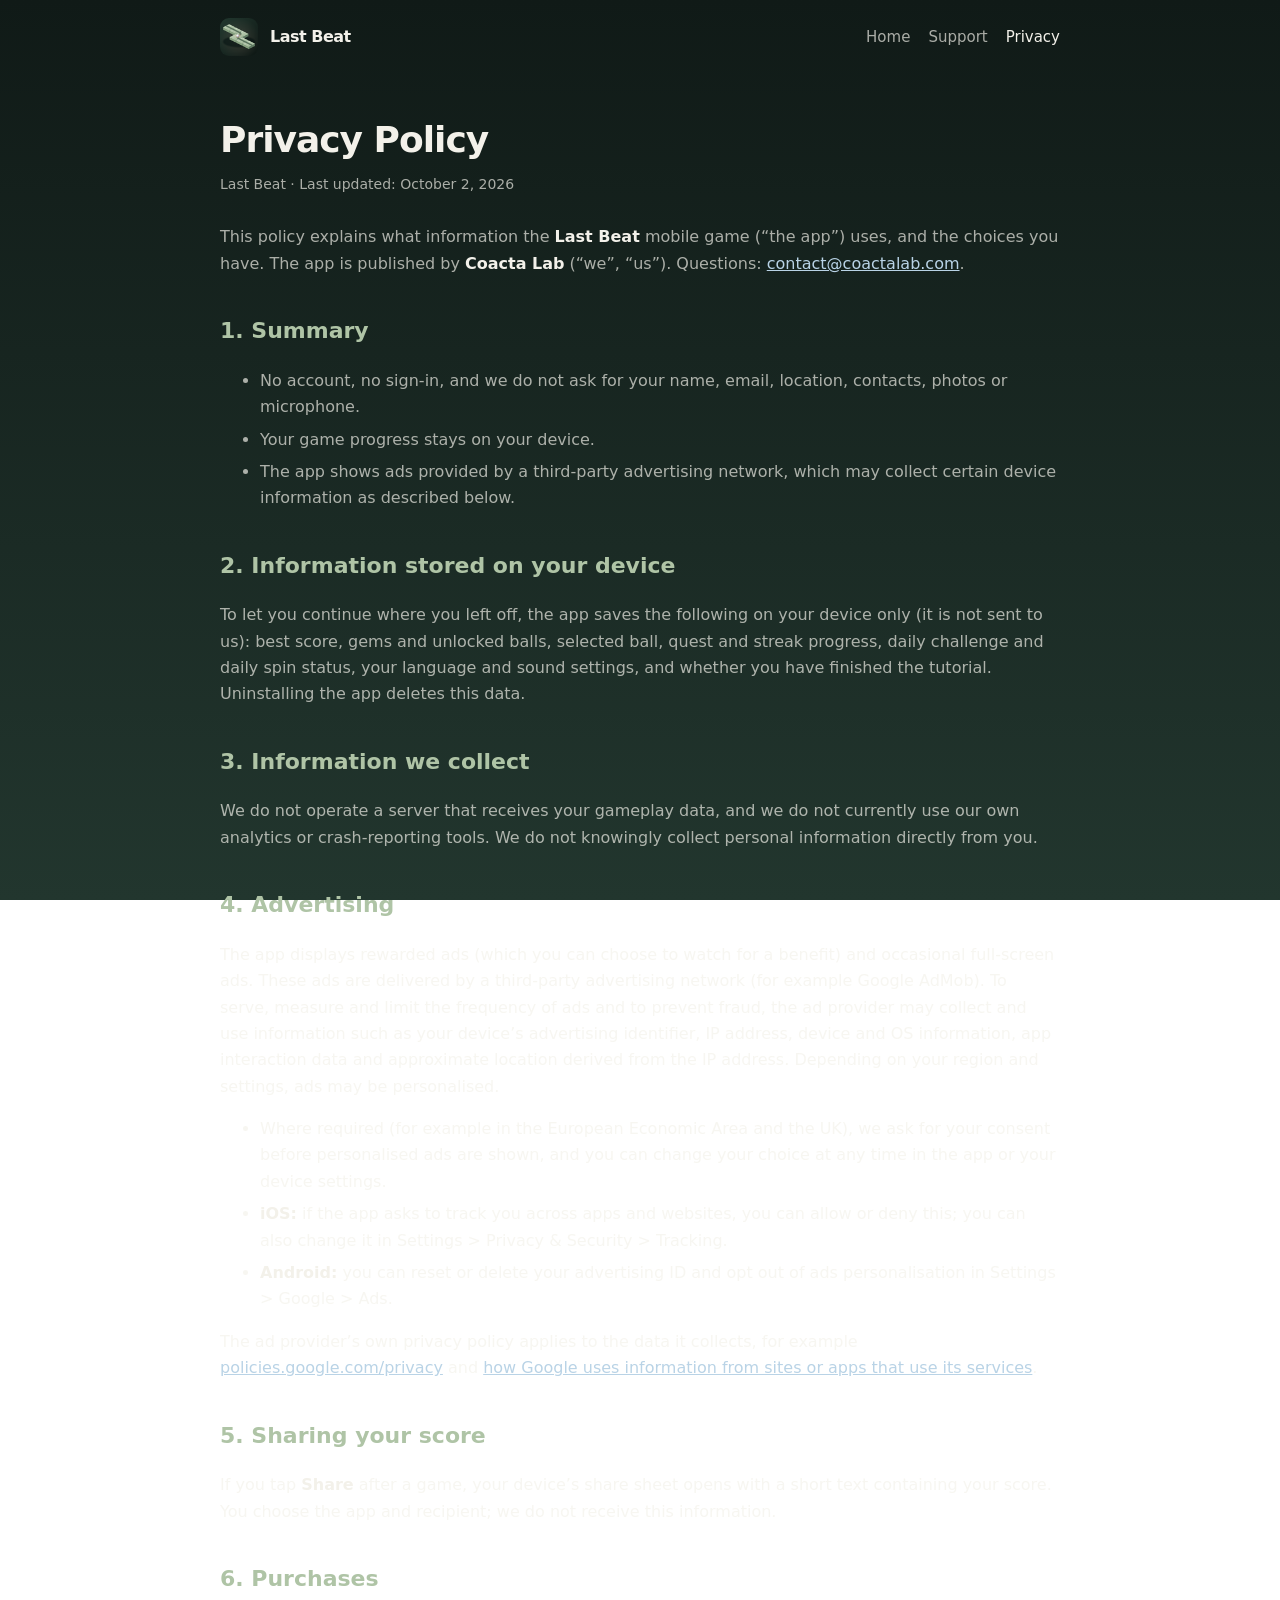
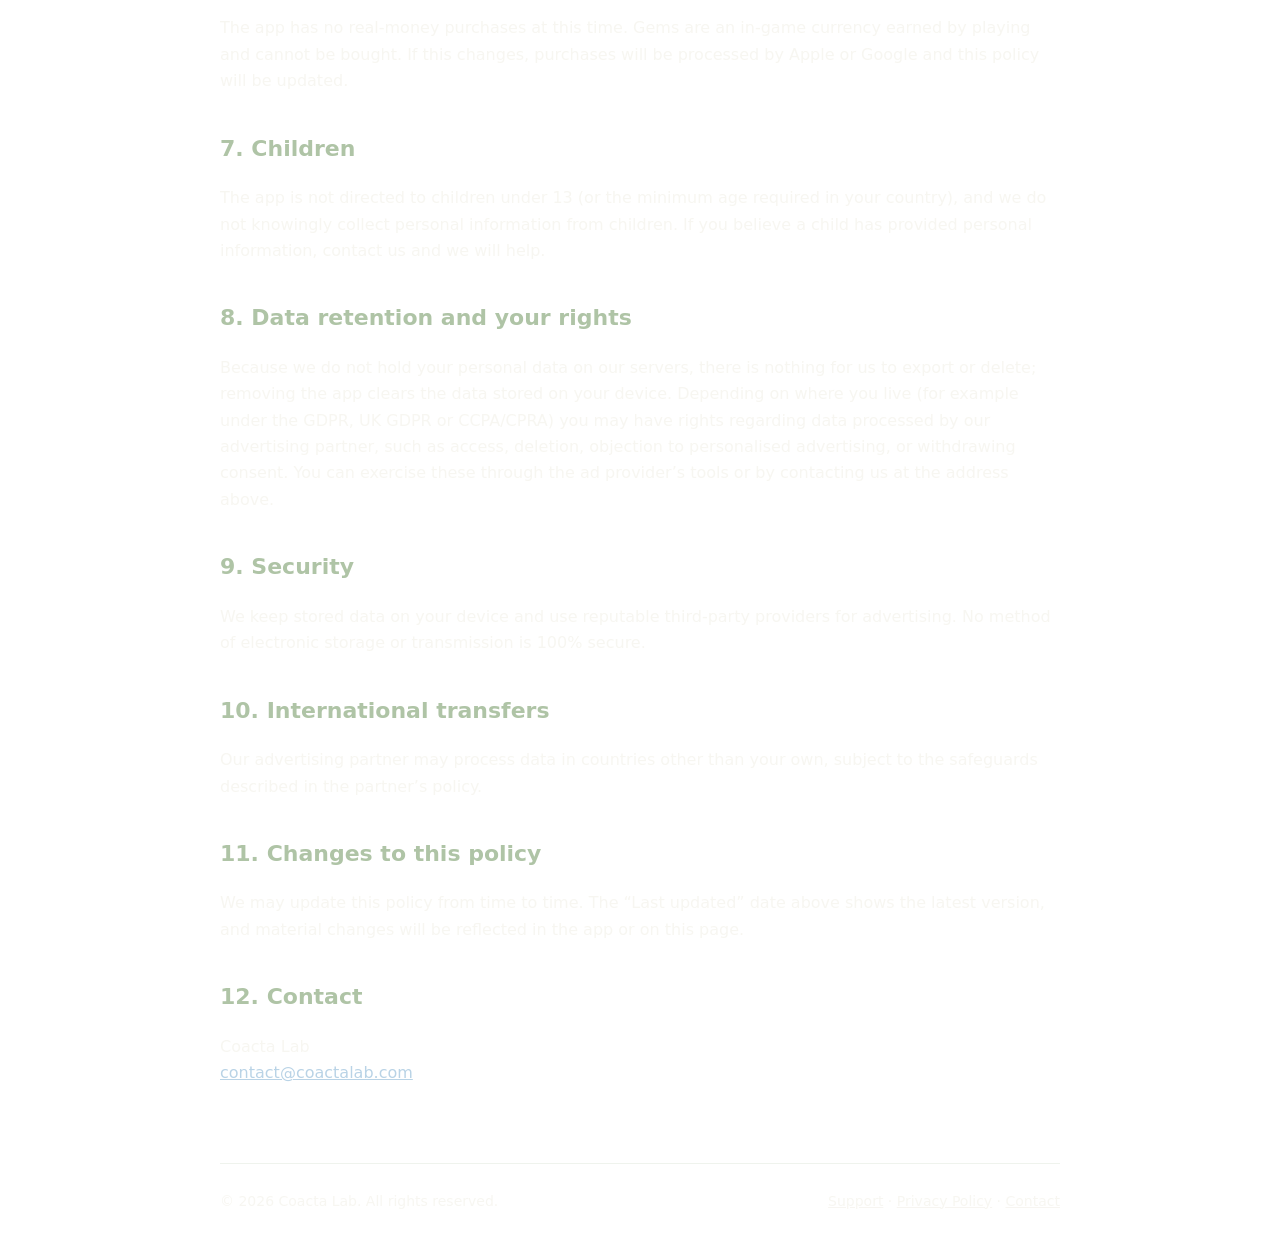
==== privacy.html @ d1324409 "Initial commit" ====
<!doctype html>
<html lang="en">
<head>
<meta charset="utf-8">
<meta name="viewport" content="width=device-width, initial-scale=1">
<title>Last Beat Privacy Policy</title>
<meta name="description" content="How Last Beat handles data: on-device progress and third-party advertising.">
<meta name="theme-color" content="#101a17">
<meta property="og:title" content="Last Beat Privacy Policy">
<meta property="og:description" content="How Last Beat handles data: on-device progress and third-party advertising.">
<meta property="og:image" content="https://kadirkran.github.io/lastbeatsite/assets/icon-512.png">
<link rel="icon" href="assets/favicon.png">
<link rel="apple-touch-icon" href="assets/apple-touch-icon.png">
<link rel="stylesheet" href="style.css">
</head>
<body>
<div class="wrap">
<header class="site">
  <a class="brand" href="index.html"><img src="assets/favicon.png" alt="">Last Beat</a>
  <nav><a href="index.html">Home</a><a href="support.html">Support</a><a href="privacy.html" aria-current="page">Privacy</a></nav>
</header>

<main class="doc">
  <h1>Privacy Policy</h1>
  <div class="meta">Last Beat &middot; Last updated: October 2, 2026</div>

  <p>This policy explains what information the <strong>Last Beat</strong> mobile game (&ldquo;the app&rdquo;) uses,
  and the choices you have. The app is published by <strong>Coacta Lab</strong> (&ldquo;we&rdquo;, &ldquo;us&rdquo;).
  Questions: <a href="mailto:contact@coactalab.com">contact@coactalab.com</a>.</p>

  <h2>1. Summary</h2>
  <ul>
    <li>No account, no sign-in, and we do not ask for your name, email, location, contacts, photos or microphone.</li>
    <li>Your game progress stays on your device.</li>
    <li>The app shows ads provided by a third-party advertising network, which may collect certain device information as described below.</li>
  </ul>

  <h2>2. Information stored on your device</h2>
  <p>To let you continue where you left off, the app saves the following on your device only (it is not sent to us):
  best score, gems and unlocked balls, selected ball, quest and streak progress, daily challenge and daily spin status,
  your language and sound settings, and whether you have finished the tutorial. Uninstalling the app deletes this data.</p>

  <h2>3. Information we collect</h2>
  <p>We do not operate a server that receives your gameplay data, and we do not currently use our own analytics or crash-reporting tools.
  We do not knowingly collect personal information directly from you.</p>

  <h2>4. Advertising</h2>
  <p>The app displays rewarded ads (which you can choose to watch for a benefit) and occasional full-screen ads.
  These ads are delivered by a third-party advertising network (for example Google AdMob).
  To serve, measure and limit the frequency of ads and to prevent fraud, the ad provider may collect and use
  information such as your device&rsquo;s advertising identifier, IP address, device and OS information,
  app interaction data and approximate location derived from the IP address. Depending on your region and settings,
  ads may be personalised.</p>
  <ul>
    <li>Where required (for example in the European Economic Area and the UK), we ask for your consent before personalised ads are shown, and you can change your choice at any time in the app or your device settings.</li>
    <li><strong>iOS:</strong> if the app asks to track you across apps and websites, you can allow or deny this; you can also change it in Settings &gt; Privacy &amp; Security &gt; Tracking.</li>
    <li><strong>Android:</strong> you can reset or delete your advertising ID and opt out of ads personalisation in Settings &gt; Google &gt; Ads.</li>
  </ul>
  <p>The ad provider&rsquo;s own privacy policy applies to the data it collects, for example
  <a href="https://policies.google.com/privacy">policies.google.com/privacy</a> and
  <a href="https://policies.google.com/technologies/partner-sites">how Google uses information from sites or apps that use its services</a>.</p>

  <h2>5. Sharing your score</h2>
  <p>If you tap <strong>Share</strong> after a game, your device&rsquo;s share sheet opens with a short text containing your score.
  You choose the app and recipient; we do not receive this information.</p>

  <h2>6. Purchases</h2>
  <p>The app has no real-money purchases at this time. Gems are an in-game currency earned by playing and cannot be bought.
  If this changes, purchases will be processed by Apple or Google and this policy will be updated.</p>

  <h2>7. Children</h2>
  <p>The app is not directed to children under 13 (or the minimum age required in your country), and we do not knowingly collect personal information from children.
  If you believe a child has provided personal information, contact us and we will help.</p>

  <h2>8. Data retention and your rights</h2>
  <p>Because we do not hold your personal data on our servers, there is nothing for us to export or delete; removing the app clears the data stored on your device.
  Depending on where you live (for example under the GDPR, UK GDPR or CCPA/CPRA) you may have rights regarding data processed by our advertising partner,
  such as access, deletion, objection to personalised advertising, or withdrawing consent. You can exercise these through the ad provider&rsquo;s tools or by contacting us at the address above.</p>

  <h2>9. Security</h2>
  <p>We keep stored data on your device and use reputable third-party providers for advertising. No method of electronic storage or transmission is 100% secure.</p>

  <h2>10. International transfers</h2>
  <p>Our advertising partner may process data in countries other than your own, subject to the safeguards described in the partner&rsquo;s policy.</p>

  <h2>11. Changes to this policy</h2>
  <p>We may update this policy from time to time. The &ldquo;Last updated&rdquo; date above shows the latest version, and material changes will be reflected in the app or on this page.</p>

  <h2>12. Contact</h2>
  <p>Coacta Lab<br><a href="mailto:contact@coactalab.com">contact@coactalab.com</a></p>
</main>

<footer class="site">
  <span>&copy; 2026 Coacta Lab. All rights reserved.</span>
  <span><a href="support.html">Support</a> &middot; <a href="privacy.html">Privacy Policy</a> &middot; <a href="mailto:contact@coactalab.com">Contact</a></span>
</footer>
</div>
</body>
</html>
---- style.css ----
:root {
  --tile: #afc4a6;
  --groove: #5a735d;
  --bg-top: #101a17;
  --bg-bottom: #22362e;
  --coral: #f2bba6;
  --sky: #b9d3e6;
  --ink: #f3f1ea;
  --ink-muted: rgba(243, 241, 234, 0.68);
  --panel: #17251f;
  --border: rgba(175, 196, 166, 0.2);
  --on-primary: #12201b;
}

* { box-sizing: border-box; }

html { scroll-behavior: smooth; }

body {
  margin: 0;
  min-height: 100vh;
  color: var(--ink);
  font-family: Roboto, system-ui, -apple-system, "Segoe UI", Helvetica, Arial, sans-serif;
  line-height: 1.65;
  background: linear-gradient(180deg, var(--bg-top), var(--bg-bottom)) fixed;
}

a { color: var(--sky); }
a:hover { color: var(--coral); }

.wrap { max-width: 880px; margin: 0 auto; padding: 0 20px; }

header.site {
  display: flex;
  align-items: center;
  justify-content: space-between;
  padding: 18px 0;
}

header.site a.brand {
  display: flex;
  align-items: center;
  gap: 12px;
  color: var(--ink);
  text-decoration: none;
  font-weight: 600;
  letter-spacing: -0.5px;
}

header.site img { width: 38px; height: 38px; border-radius: 9px; }

nav a {
  margin-left: 18px;
  color: var(--ink-muted);
  text-decoration: none;
  font-size: 15px;
}
nav a:hover, nav a[aria-current="page"] { color: var(--ink); }

.hero { text-align: center; padding: 56px 0 40px; }

.hero img.icon {
  width: 132px;
  height: 132px;
  border-radius: 30px;
  box-shadow: 0 18px 44px rgba(0, 0, 0, 0.45);
}

.hero h1 {
  font-size: clamp(40px, 8vw, 64px);
  margin: 26px 0 6px;
  letter-spacing: -1.5px;
  font-weight: 600;
}

.hero .tag {
  letter-spacing: 4px;
  font-size: 13px;
  color: var(--ink-muted);
  text-transform: uppercase;
}

.hero p.lead { max-width: 560px; margin: 22px auto 0; color: var(--ink-muted); font-size: 18px; }

.badges { display: flex; gap: 14px; justify-content: center; flex-wrap: wrap; margin-top: 34px; }

.badge {
  display: inline-block;
  padding: 13px 24px;
  border-radius: 14px;
  background: var(--tile);
  color: var(--on-primary);
  font-weight: 700;
  letter-spacing: 1px;
  text-decoration: none;
  box-shadow: 0 4px 0 var(--groove), 0 12px 24px rgba(0, 0, 0, 0.28);
}
.badge.soon { background: transparent; color: var(--ink-muted); box-shadow: none; border: 1px solid var(--border); }

.grid { display: grid; grid-template-columns: repeat(auto-fit, minmax(240px, 1fr)); gap: 16px; margin: 36px 0 56px; }

.card {
  background: rgba(23, 37, 31, 0.8);
  border: 1px solid var(--border);
  border-radius: 20px;
  padding: 22px;
}
.card h3 { margin: 0 0 6px; font-size: 17px; color: var(--coral); letter-spacing: 0.5px; }
.card p { margin: 0; color: var(--ink-muted); font-size: 15px; }

main.doc { padding: 24px 0 60px; }
main.doc h1 { font-size: 36px; letter-spacing: -1px; margin: 12px 0 4px; font-weight: 600; }
main.doc .meta { color: var(--ink-muted); font-size: 14px; margin-bottom: 28px; }
main.doc h2 { margin-top: 36px; font-size: 22px; color: var(--tile); font-weight: 600; }
main.doc p, main.doc li { color: var(--ink-muted); }
main.doc li { margin: 6px 0; }
main.doc strong { color: var(--ink); }

.faq details {
  background: rgba(23, 37, 31, 0.8);
  border: 1px solid var(--border);
  border-radius: 14px;
  padding: 14px 18px;
  margin: 10px 0;
}
.faq summary { cursor: pointer; color: var(--ink); font-weight: 600; }
.faq details p { margin: 10px 0 2px; }

.contact {
  margin-top: 28px;
  padding: 22px;
  border-radius: 20px;
  border: 1px solid rgba(242, 187, 166, 0.45);
  background: rgba(242, 187, 166, 0.08);
}
.contact a { color: var(--coral); font-weight: 600; }

footer.site {
  border-top: 1px solid var(--border);
  padding: 26px 0 40px;
  color: var(--ink-muted);
  font-size: 14px;
  display: flex;
  flex-wrap: wrap;
  gap: 8px 22px;
  justify-content: space-between;
}
footer.site a { color: var(--ink-muted); }
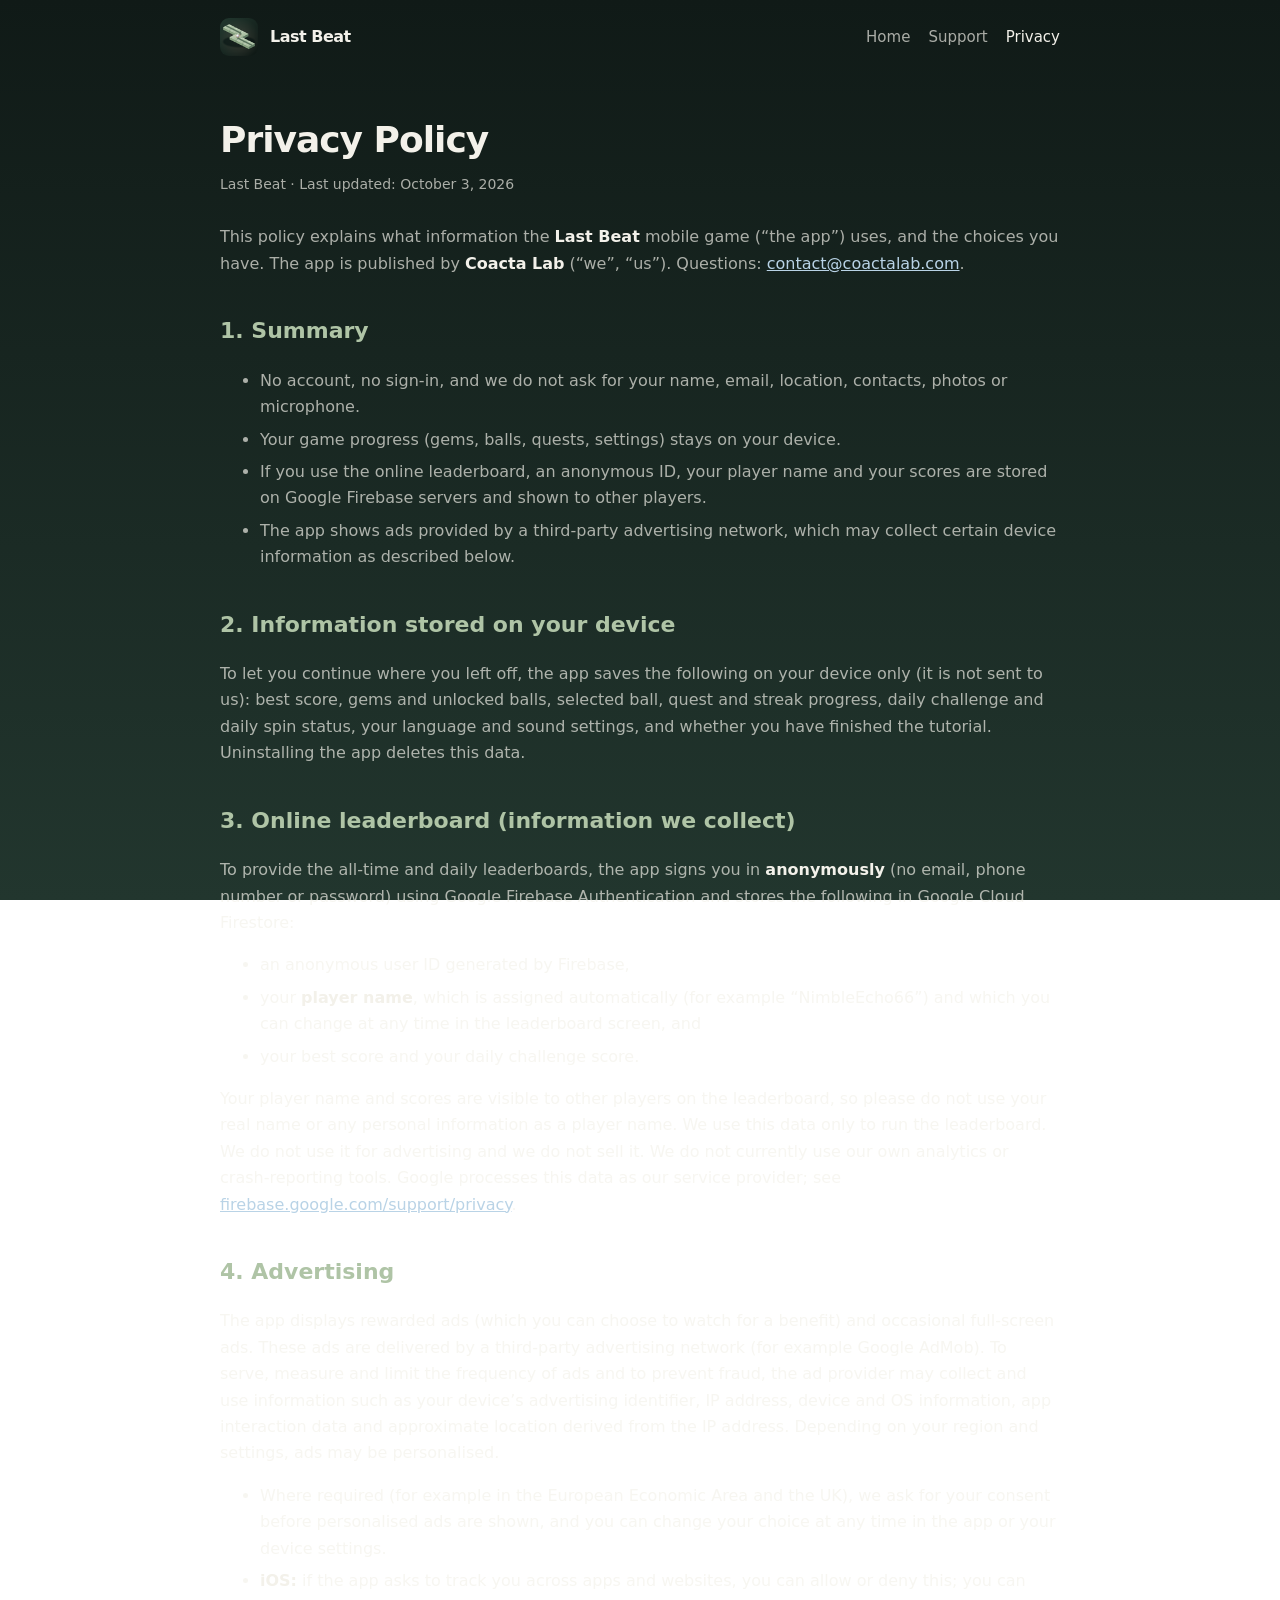
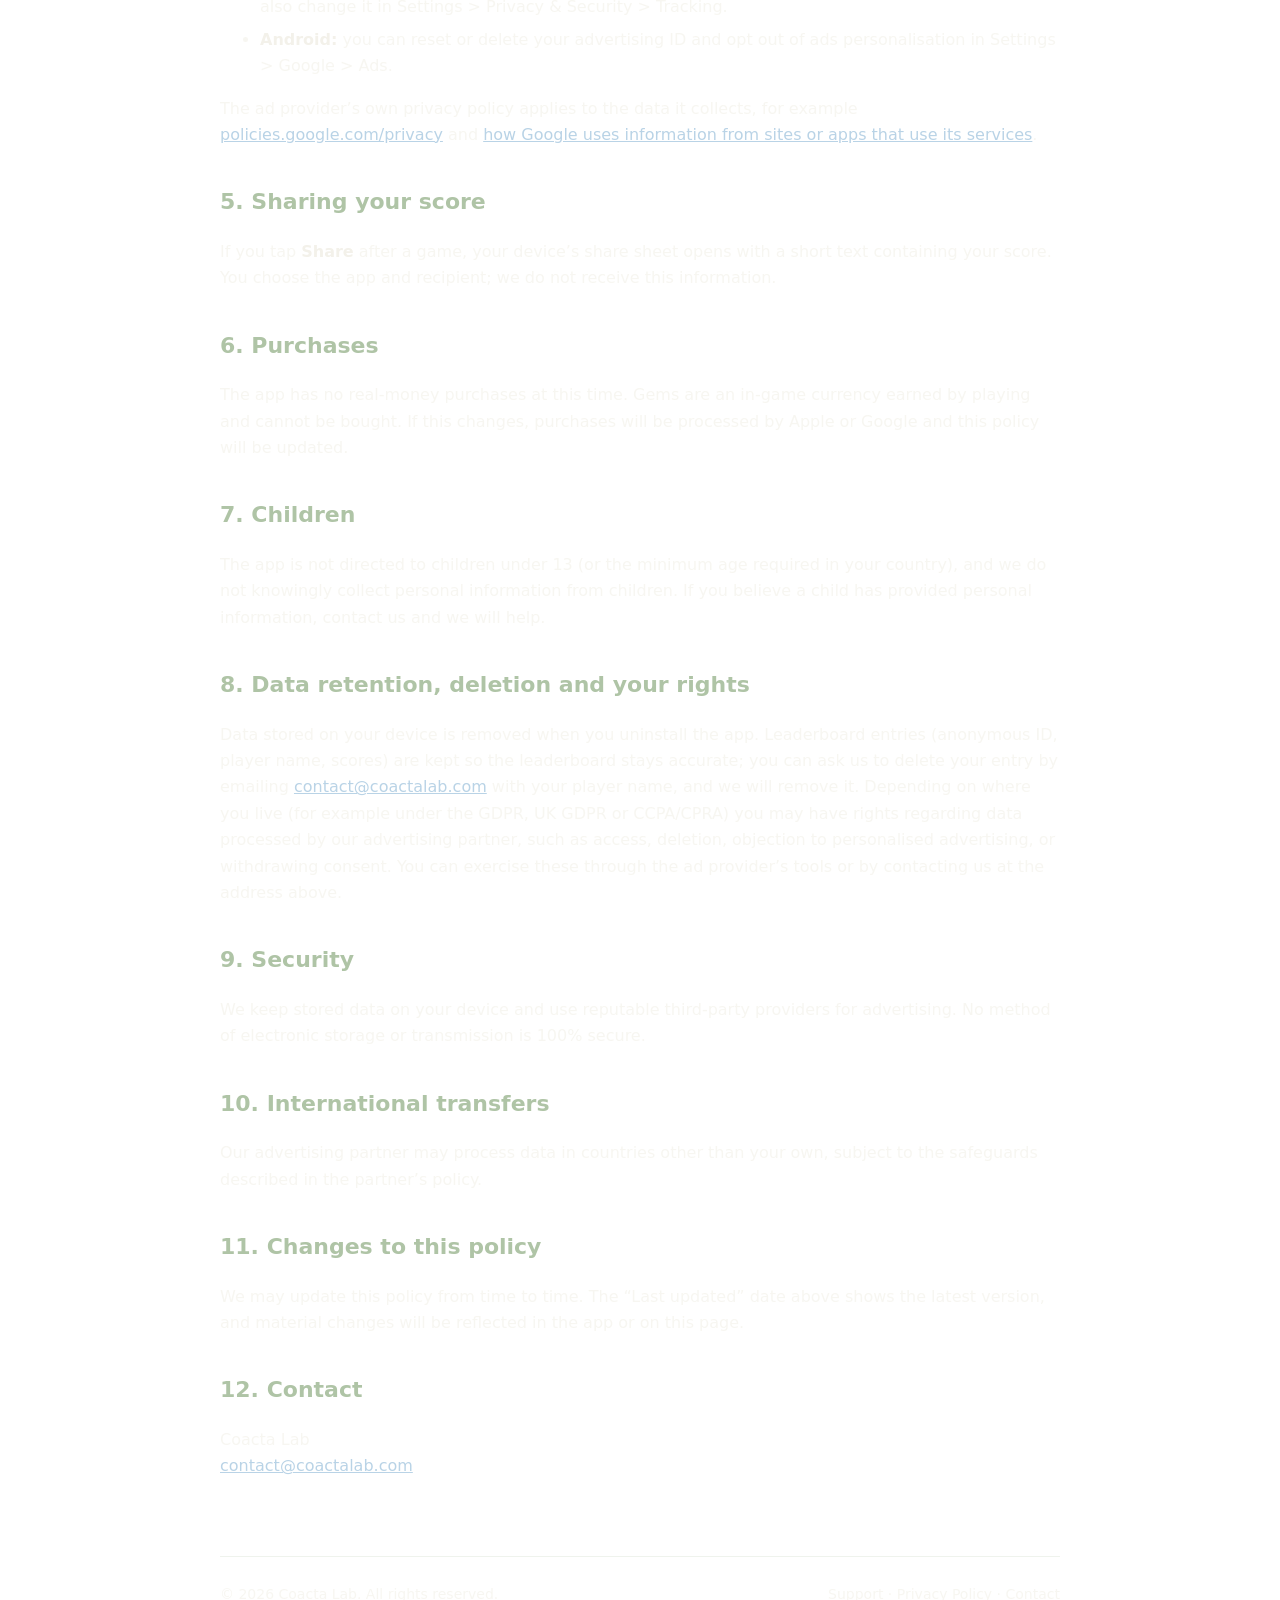
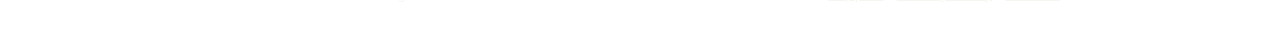
==== commit 56bfca4b: "Privacy policy: online leaderboard data" ====
--- a/privacy.html
+++ b/privacy.html
@@ -22,7 +22,7 @@
 
 <main class="doc">
   <h1>Privacy Policy</h1>
-  <div class="meta">Last Beat &middot; Last updated: October 2, 2026</div>
+  <div class="meta">Last Beat &middot; Last updated: October 3, 2026</div>
 
   <p>This policy explains what information the <strong>Last Beat</strong> mobile game (&ldquo;the app&rdquo;) uses,
   and the choices you have. The app is published by <strong>Coacta Lab</strong> (&ldquo;we&rdquo;, &ldquo;us&rdquo;).
@@ -31,7 +31,8 @@
   <h2>1. Summary</h2>
   <ul>
     <li>No account, no sign-in, and we do not ask for your name, email, location, contacts, photos or microphone.</li>
-    <li>Your game progress stays on your device.</li>
+    <li>Your game progress (gems, balls, quests, settings) stays on your device.</li>
+    <li>If you use the online leaderboard, an anonymous ID, your player name and your scores are stored on Google Firebase servers and shown to other players.</li>
     <li>The app shows ads provided by a third-party advertising network, which may collect certain device information as described below.</li>
   </ul>
 
@@ -40,9 +41,17 @@
   best score, gems and unlocked balls, selected ball, quest and streak progress, daily challenge and daily spin status,
   your language and sound settings, and whether you have finished the tutorial. Uninstalling the app deletes this data.</p>
 
-  <h2>3. Information we collect</h2>
-  <p>We do not operate a server that receives your gameplay data, and we do not currently use our own analytics or crash-reporting tools.
-  We do not knowingly collect personal information directly from you.</p>
+  <h2>3. Online leaderboard (information we collect)</h2>
+  <p>To provide the all-time and daily leaderboards, the app signs you in <strong>anonymously</strong> (no email, phone number or password)
+  using Google Firebase Authentication and stores the following in Google Cloud Firestore:</p>
+  <ul>
+    <li>an anonymous user ID generated by Firebase,</li>
+    <li>your <strong>player name</strong>, which is assigned automatically (for example &ldquo;NimbleEcho66&rdquo;) and which you can change at any time in the leaderboard screen, and</li>
+    <li>your best score and your daily challenge score.</li>
+  </ul>
+  <p>Your player name and scores are visible to other players on the leaderboard, so please do not use your real name or any personal information as a player name.
+  We use this data only to run the leaderboard. We do not use it for advertising and we do not sell it. We do not currently use our own analytics or crash-reporting tools.
+  Google processes this data as our service provider; see <a href="https://firebase.google.com/support/privacy">firebase.google.com/support/privacy</a>.</p>
 
   <h2>4. Advertising</h2>
   <p>The app displays rewarded ads (which you can choose to watch for a benefit) and occasional full-screen ads.
@@ -72,8 +81,9 @@
   <p>The app is not directed to children under 13 (or the minimum age required in your country), and we do not knowingly collect personal information from children.
   If you believe a child has provided personal information, contact us and we will help.</p>
 
-  <h2>8. Data retention and your rights</h2>
-  <p>Because we do not hold your personal data on our servers, there is nothing for us to export or delete; removing the app clears the data stored on your device.
+  <h2>8. Data retention, deletion and your rights</h2>
+  <p>Data stored on your device is removed when you uninstall the app. Leaderboard entries (anonymous ID, player name, scores) are kept so the leaderboard stays accurate;
+  you can ask us to delete your entry by emailing <a href="mailto:contact@coactalab.com">contact@coactalab.com</a> with your player name, and we will remove it.
   Depending on where you live (for example under the GDPR, UK GDPR or CCPA/CPRA) you may have rights regarding data processed by our advertising partner,
   such as access, deletion, objection to personalised advertising, or withdrawing consent. You can exercise these through the ad provider&rsquo;s tools or by contacting us at the address above.</p>
 
